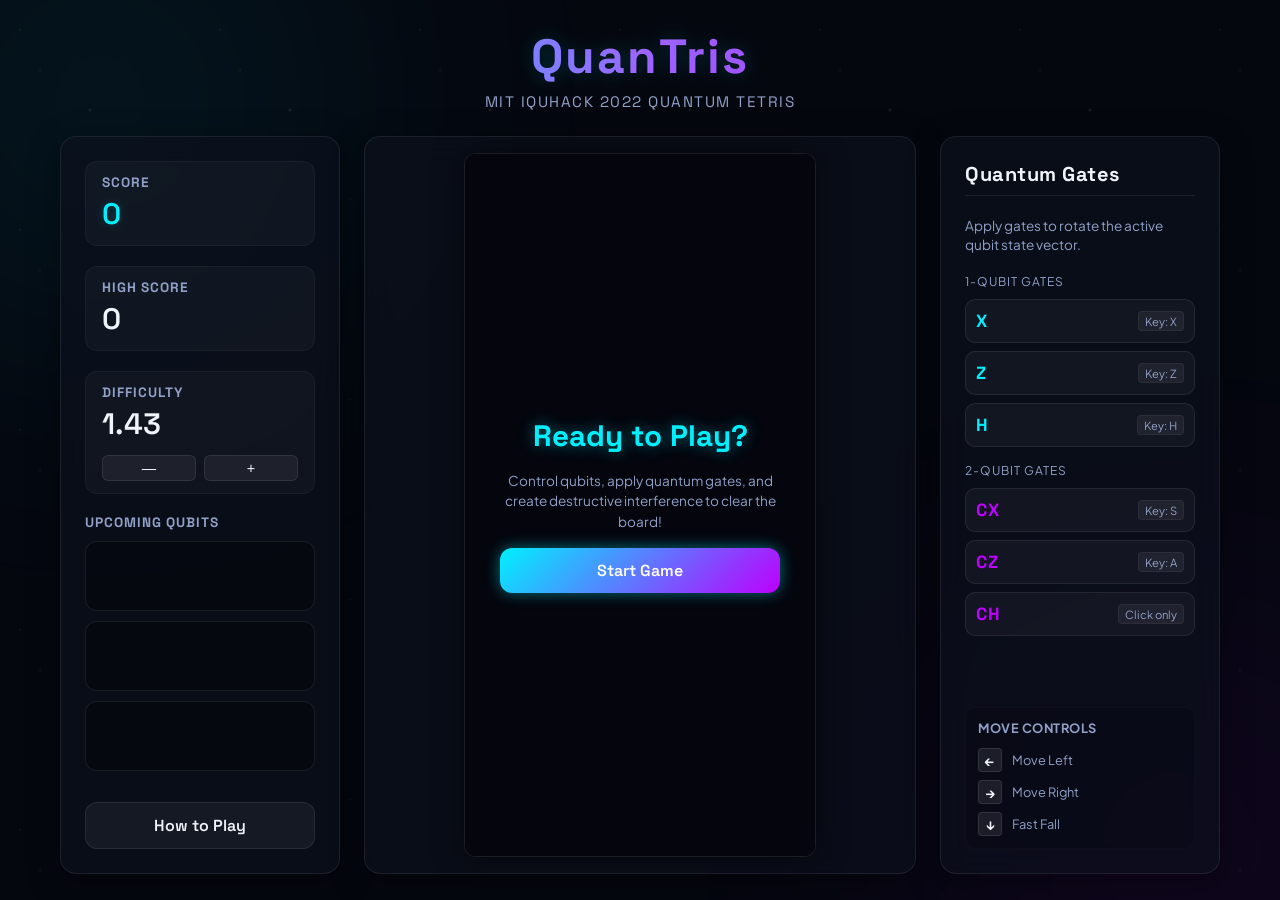
==== index.html @ ffa072bd "feat: implement fully client-side Quantum Tetris browser game for GitHub Pages" ====
<!DOCTYPE html>
<html lang="en">
<head>
    <meta charset="UTF-8">
    <meta name="viewport" content="width=device-width, initial-scale=1.0">
    <title>QuanTris - Quantum Tetris</title>
    <!-- Google Fonts for futuristic/tech typography -->
    <link rel="preconnect" href="https://fonts.googleapis.com">
    <link rel="preconnect" href="https://fonts.gstatic.com" crossorigin>
    <link href="https://fonts.googleapis.com/css2?family=Space+Grotesk:wght@300;400;600;700&family=Plus+Jakarta+Sans:wght@300;400;500;700&display=swap" rel="stylesheet">
    <link rel="stylesheet" href="style.css">
</head>
<body>
    <div class="stars-bg"></div>
    <div class="glow-orb" id="orb-1"></div>
    <div class="glow-orb" id="orb-2"></div>

    <div class="app-container">
        <!-- Header -->
        <header class="game-header">
            <h1 class="glow-text">QuanTris</h1>
            <p class="subtitle">MIT iQuHACK 2022 Quantum Tetris</p>
        </header>

        <!-- Main Game Layout -->
        <main class="game-layout">
            <!-- Left Panel: Stats and Controls -->
            <section class="panel left-panel glass">
                <div class="stat-card">
                    <h3>Score</h3>
                    <div class="stat-value" id="score-val">0</div>
                </div>
                <div class="stat-card">
                    <h3>High Score</h3>
                    <div class="stat-value" id="high-score-val">0</div>
                </div>
                <div class="stat-card">
                    <h3>Difficulty</h3>
                    <div class="stat-value" id="difficulty-val">1.43</div>
                    <div class="difficulty-controls">
                        <button class="diff-btn" id="diff-minus" title="Decrease Difficulty">—</button>
                        <button class="diff-btn" id="diff-plus" title="Increase Difficulty">+</button>
                    </div>
                </div>

                <div class="upcoming-container">
                    <h3>Upcoming Qubits</h3>
                    <div class="upcoming-slots">
                        <div class="upcoming-preview-box" id="upcoming-1"></div>
                        <div class="upcoming-preview-box" id="upcoming-2"></div>
                        <div class="upcoming-preview-box" id="upcoming-3"></div>
                    </div>
                </div>

                <div class="menu-buttons">
                    <button class="menu-btn secondary" id="btn-how-to">How to Play</button>
                </div>
            </section>

            <!-- Center: Game Board Canvas -->
            <section class="board-container glass">
                <div class="canvas-wrapper">
                    <canvas id="game-canvas" width="350" height="700"></canvas>
                    
                    <!-- Game Overlay (Start/Pause/Game Over) -->
                    <div class="overlay" id="game-overlay">
                        <div class="overlay-content">
                            <h2 id="overlay-title">Ready to Play?</h2>
                            <p id="overlay-desc">Control qubits, apply quantum gates, and create destructive interference to clear the board!</p>
                            <button class="menu-btn primary" id="btn-start">Start Game</button>
                        </div>
                    </div>
                </div>
            </section>

            <!-- Right Panel: Quantum Gates -->
            <section class="panel right-panel glass">
                <h3>Quantum Gates</h3>
                <p class="panel-desc">Apply gates to rotate the active qubit state vector.</p>
                
                <div class="gate-grid">
                    <div class="gate-group">
                        <span class="group-label">1-Qubit Gates</span>
                        <button class="gate-btn" id="gate-x" data-gate="x" title="Pauli X (Not) Gate">
                            <span class="gate-symbol">X</span>
                            <span class="key-hint">Key: X</span>
                        </button>
                        <button class="gate-btn" id="gate-z" data-gate="z" title="Pauli Z Gate">
                            <span class="gate-symbol">Z</span>
                            <span class="key-hint">Key: Z</span>
                        </button>
                        <button class="gate-btn" id="gate-h" data-gate="h" title="Hadamard (Superposition) Gate">
                            <span class="gate-symbol">H</span>
                            <span class="key-hint">Key: H</span>
                        </button>
                    </div>

                    <div class="gate-group">
                        <span class="group-label">2-Qubit Gates</span>
                        <button class="gate-btn double" id="gate-cx" data-gate="cx" title="Controlled-X (CNOT) Gate">
                            <span class="gate-symbol">CX</span>
                            <span class="key-hint">Key: S</span>
                        </button>
                        <button class="gate-btn double" id="gate-cz" data-gate="cz" title="Controlled-Z Gate">
                            <span class="gate-symbol">CZ</span>
                            <span class="key-hint">Key: A</span>
                        </button>
                        <button class="gate-btn double" id="gate-ch" data-gate="ch" title="Controlled-Hadamard Gate">
                            <span class="gate-symbol">CH</span>
                            <span class="key-hint">Click only</span>
                        </button>
                    </div>
                </div>

                <div class="keyboard-controls">
                    <h4>Move Controls</h4>
                    <div class="control-row">
                        <span class="control-key">←</span>
                        <span class="control-desc">Move Left</span>
                    </div>
                    <div class="control-row">
                        <span class="control-key">→</span>
                        <span class="control-desc">Move Right</span>
                    </div>
                    <div class="control-row">
                        <span class="control-key">↓</span>
                        <span class="control-desc">Fast Fall</span>
                    </div>
                </div>
            </section>
        </main>
    </div>

    <!-- Help Modal -->
    <div class="modal-backdrop" id="how-to-modal">
        <div class="modal glass">
            <div class="modal-header">
                <h2>How to Play QuanTris</h2>
                <button class="close-btn" id="modal-close">&times;</button>
            </div>
            <div class="modal-body">
                <h3>The Core Concept</h3>
                <p>In Quantum Tetris, the falling blocks are <strong>qubits</strong>. Instead of filling rows, your goal is to make falling blocks <strong>destructively interfere</strong> with blocks already on the board to clear them.</p>
                
                <div class="modal-grid">
                    <div>
                        <h4>Qubits & Arrow Rotations</h4>
                        <p>Qubit states are represented by arrows. The horizontal axis represents the $|0\rangle$ state, and the vertical axis represents $|1\rangle$.</p>
                        <ul>
                            <li><strong>Arrow Right</strong>: $|0\rangle$ state</li>
                            <li><strong>Arrow Up</strong>: $|1\rangle$ state</li>
                            <li><strong>Arrow Diagonal</strong>: Superposition state (e.g. $\frac{1}{\sqrt{2}}(|0\rangle + |1\rangle)$)</li>
                        </ul>
                    </div>
                    <div>
                        <h4>Quantum Gates</h4>
                        <p>Use the gate buttons or keyboard shortcuts to manipulate the active falling qubit's state:</p>
                        <ul>
                            <li><strong>X Gate (Key X)</strong>: Flips the state (NOT operation).</li>
                            <li><strong>Z Gate (Key Z)</strong>: Phase flip.</li>
                            <li><strong>H Gate (Key H)</strong>: Puts the qubit in superposition (45° rotation).</li>
                            <li><strong>CX / CZ / CH</strong>: Entangle 2-qubit blocks.</li>
                        </ul>
                    </div>
                </div>

                <div class="interference-tip">
                    <h4>💥 Destructive Interference (Clearing Blocks)</h4>
                    <p>When the active block lands on another block of the <strong>same shape/squares</strong>, they will cancel out and disappear <strong>ONLY IF</strong> their state vectors are exactly opposite (out of phase by 180°, i.e., $v_{active} = -v_{board}$). This awards you points!</p>
                </div>
            </div>
        </div>
    </div>

    <script src="game.js"></script>
</body>
</html>
---- style.css ----
/* Design System & Tokens */
:root {
    --bg-color: #05070f;
    --panel-bg: rgba(13, 17, 30, 0.65);
    --panel-border: rgba(255, 255, 255, 0.08);
    --text-primary: #f0f3fa;
    --text-secondary: #90a0c7;
    
    /* Neon Colors */
    --neon-blue: #00f0ff;
    --neon-purple: #bd00ff;
    --neon-red: #ff007f;
    --neon-green: #39ff14;
    
    --shadow-blue: 0 0 15px rgba(0, 240, 255, 0.45);
    --shadow-purple: 0 0 15px rgba(189, 0, 255, 0.45);
    --shadow-red: 0 0 15px rgba(255, 0, 127, 0.45);
    --shadow-green: 0 0 15px rgba(57, 255, 20, 0.45);

    --font-heading: 'Space Grotesk', system-ui, sans-serif;
    --font-body: 'Plus Jakarta Sans', system-ui, sans-serif;
}

* {
    box-sizing: border-box;
    margin: 0;
    padding: 0;
}

body {
    background-color: var(--bg-color);
    color: var(--text-primary);
    font-family: var(--font-body);
    min-height: 100vh;
    overflow-x: hidden;
    position: relative;
    display: flex;
    justify-content: center;
    align-items: center;
}

/* Background Stars and Glowing Orbs */
.stars-bg {
    position: fixed;
    top: 0;
    left: 0;
    width: 100%;
    height: 100%;
    z-index: -3;
    background-image: 
        radial-gradient(1px 1px at 20px 30px, #eee, rgba(0,0,0,0)),
        radial-gradient(1px 1px at 40px 70px, #fff, rgba(0,0,0,0)),
        radial-gradient(2px 2px at 90px 110px, #ddd, rgba(0,0,0,0)),
        radial-gradient(1px 1px at 150px 200px, #fff, rgba(0,0,0,0));
    background-size: 200px 200px;
    opacity: 0.15;
}

.glow-orb {
    position: fixed;
    width: 400px;
    height: 400px;
    border-radius: 50%;
    filter: blur(150px);
    z-index: -2;
    opacity: 0.12;
    pointer-events: none;
}

#orb-1 {
    top: -100px;
    left: -100px;
    background: var(--neon-blue);
    animation: pulse-orb 15s infinite alternate;
}

#orb-2 {
    bottom: -150px;
    right: -100px;
    background: var(--neon-purple);
    animation: pulse-orb 20s infinite alternate-reverse;
}

@keyframes pulse-orb {
    0% { transform: scale(1) translate(0, 0); }
    100% { transform: scale(1.3) translate(50px, 30px); }
}

/* Glassmorphism Panel Helper */
.glass {
    background: var(--panel-bg);
    backdrop-filter: blur(16px);
    -webkit-backdrop-filter: blur(16px);
    border: 1px solid var(--panel-border);
    border-radius: 16px;
    box-shadow: 0 8px 32px 0 rgba(0, 0, 0, 0.37);
}

/* Main Container Layout */
.app-container {
    width: 100%;
    max-width: 1200px;
    padding: 20px;
    display: flex;
    flex-direction: column;
    gap: 20px;
    z-index: 1;
}

/* Header styling */
.game-header {
    text-align: center;
    margin-bottom: 5px;
}

.glow-text {
    font-family: var(--font-heading);
    font-size: 3rem;
    font-weight: 700;
    letter-spacing: 2px;
    background: linear-gradient(to right, var(--neon-blue), #a55eff, var(--neon-purple));
    -webkit-background-clip: text;
    -webkit-text-fill-color: transparent;
    text-shadow: 0 0 20px rgba(0, 240, 255, 0.2);
}

.subtitle {
    font-family: var(--font-heading);
    color: var(--text-secondary);
    font-size: 0.95rem;
    letter-spacing: 1.5px;
    text-transform: uppercase;
    margin-top: 5px;
}

/* Grid Layout */
.game-layout {
    display: grid;
    grid-template-columns: 280px 1fr 280px;
    gap: 24px;
    align-items: stretch;
}

/* Panels */
.panel {
    padding: 24px;
    display: flex;
    flex-direction: column;
    gap: 20px;
}

.panel h3 {
    font-family: var(--font-heading);
    font-size: 1.25rem;
    color: var(--text-primary);
    letter-spacing: 0.5px;
    border-bottom: 1px solid var(--panel-border);
    padding-bottom: 8px;
}

.panel-desc {
    color: var(--text-secondary);
    font-size: 0.85rem;
    line-height: 1.4;
}

/* Stat Cards */
.stat-card {
    background: rgba(255, 255, 255, 0.03);
    border: 1px solid rgba(255, 255, 255, 0.04);
    border-radius: 12px;
    padding: 12px 16px;
    display: flex;
    flex-direction: column;
    gap: 4px;
}

.stat-card h3 {
    border: none;
    padding: 0;
    font-size: 0.85rem;
    color: var(--text-secondary);
    text-transform: uppercase;
    letter-spacing: 1px;
}

.stat-value {
    font-family: var(--font-heading);
    font-size: 1.85rem;
    font-weight: 600;
    color: var(--text-primary);
}

#score-val {
    color: var(--neon-blue);
    text-shadow: 0 0 10px rgba(0, 240, 255, 0.2);
}

.difficulty-controls {
    display: flex;
    gap: 8px;
    margin-top: 8px;
}

.diff-btn {
    flex: 1;
    background: rgba(255, 255, 255, 0.06);
    border: 1px solid var(--panel-border);
    color: var(--text-primary);
    border-radius: 6px;
    padding: 4px 8px;
    cursor: pointer;
    font-size: 0.9rem;
    transition: all 0.2s ease;
}

.diff-btn:hover {
    background: rgba(255, 255, 255, 0.12);
    border-color: rgba(255, 255, 255, 0.2);
}

/* Upcoming Preview */
.upcoming-container {
    display: flex;
    flex-direction: column;
    gap: 10px;
}

.upcoming-container h3 {
    border: none;
    padding: 0;
    font-size: 0.85rem;
    color: var(--text-secondary);
    text-transform: uppercase;
    letter-spacing: 1px;
}

.upcoming-slots {
    display: flex;
    flex-direction: column;
    gap: 10px;
}

.upcoming-preview-box {
    background: rgba(0, 0, 0, 0.3);
    border: 1px solid var(--panel-border);
    border-radius: 12px;
    height: 70px;
    display: flex;
    justify-content: center;
    align-items: center;
    position: relative;
    overflow: hidden;
}

/* Menu Buttons */
.menu-buttons {
    display: flex;
    flex-direction: column;
    gap: 10px;
    margin-top: auto;
}

.menu-btn {
    font-family: var(--font-heading);
    font-size: 1rem;
    font-weight: 600;
    padding: 12px 20px;
    border-radius: 12px;
    cursor: pointer;
    transition: all 0.3s cubic-bezier(0.16, 1, 0.3, 1);
    text-align: center;
    width: 100%;
    outline: none;
}

.menu-btn.primary {
    background: linear-gradient(135deg, var(--neon-blue), var(--neon-purple));
    border: none;
    color: white;
    box-shadow: var(--shadow-blue);
}

.menu-btn.primary:hover {
    transform: translateY(-2px);
    box-shadow: 0 0 25px rgba(0, 240, 255, 0.6);
}

.menu-btn.secondary {
    background: rgba(255, 255, 255, 0.05);
    border: 1px solid var(--panel-border);
    color: var(--text-primary);
}

.menu-btn.secondary:hover {
    background: rgba(255, 255, 255, 0.1);
    border-color: rgba(255, 255, 255, 0.2);
}

/* Center Board Styling */
.board-container {
    padding: 16px;
    display: flex;
    justify-content: center;
    align-items: center;
}

.canvas-wrapper {
    position: relative;
    border-radius: 12px;
    overflow: hidden;
    box-shadow: 0 0 30px rgba(0, 0, 0, 0.5);
    background: #020408;
    border: 1px solid rgba(255, 255, 255, 0.1);
    aspect-ratio: 1 / 2;
    display: flex;
}

#game-canvas {
    display: block;
}

/* Game Canvas Overlay */
.overlay {
    position: absolute;
    top: 0;
    left: 0;
    width: 100%;
    height: 100%;
    background: rgba(5, 7, 15, 0.85);
    backdrop-filter: blur(8px);
    display: flex;
    justify-content: center;
    align-items: center;
    padding: 30px;
    text-align: center;
    z-index: 10;
    transition: opacity 0.3s ease;
}

.overlay.hidden {
    opacity: 0;
    pointer-events: none;
}

.overlay-content {
    display: flex;
    flex-direction: column;
    gap: 16px;
    align-items: center;
    max-width: 280px;
}

.overlay-content h2 {
    font-family: var(--font-heading);
    font-size: 1.85rem;
    color: var(--neon-blue);
    text-shadow: var(--shadow-blue);
}

.overlay-content p {
    font-size: 0.85rem;
    color: var(--text-secondary);
    line-height: 1.5;
}

/* Quantum Gate Controls */
.gate-grid {
    display: flex;
    flex-direction: column;
    gap: 16px;
}

.gate-group {
    display: flex;
    flex-direction: column;
    gap: 8px;
}

.group-label {
    font-size: 0.75rem;
    color: var(--text-secondary);
    text-transform: uppercase;
    letter-spacing: 1px;
    margin-bottom: 2px;
}

.gate-btn {
    background: rgba(255, 255, 255, 0.04);
    border: 1px solid var(--panel-border);
    color: var(--text-primary);
    border-radius: 10px;
    padding: 10px;
    cursor: pointer;
    display: flex;
    justify-content: space-between;
    align-items: center;
    transition: all 0.2s cubic-bezier(0.16, 1, 0.3, 1);
    font-family: var(--font-body);
}

.gate-btn:hover:not(:disabled) {
    background: rgba(0, 240, 255, 0.08);
    border-color: var(--neon-blue);
    box-shadow: 0 0 10px rgba(0, 240, 255, 0.15);
    transform: translateX(3px);
}

.gate-btn.double:hover:not(:disabled) {
    background: rgba(189, 0, 255, 0.08);
    border-color: var(--neon-purple);
    box-shadow: 0 0 10px rgba(189, 0, 255, 0.15);
}

.gate-btn:disabled {
    opacity: 0.3;
    cursor: not-allowed;
}

.gate-symbol {
    font-family: var(--font-heading);
    font-weight: 700;
    font-size: 1.1rem;
    letter-spacing: 0.5px;
}

.gate-btn:not(.double) .gate-symbol {
    color: var(--neon-blue);
}

.gate-btn.double .gate-symbol {
    color: var(--neon-purple);
}

.key-hint {
    font-size: 0.7rem;
    color: var(--text-secondary);
    background: rgba(255, 255, 255, 0.06);
    padding: 2px 6px;
    border-radius: 4px;
    border: 1px solid rgba(255, 255, 255, 0.05);
}

/* Keyboard move controls details */
.keyboard-controls {
    margin-top: auto;
    background: rgba(0, 0, 0, 0.15);
    padding: 12px;
    border-radius: 10px;
    border: 1px solid rgba(255, 255, 255, 0.02);
    display: flex;
    flex-direction: column;
    gap: 8px;
}

.keyboard-controls h4 {
    font-size: 0.8rem;
    text-transform: uppercase;
    color: var(--text-secondary);
    letter-spacing: 0.5px;
    margin-bottom: 4px;
}

.control-row {
    display: flex;
    align-items: center;
    gap: 10px;
}

.control-key {
    background: rgba(255, 255, 255, 0.08);
    border: 1px solid rgba(255, 255, 255, 0.1);
    border-radius: 4px;
    font-size: 0.85rem;
    font-weight: bold;
    min-width: 24px;
    height: 24px;
    display: flex;
    justify-content: center;
    align-items: center;
    color: var(--text-primary);
}

.control-desc {
    font-size: 0.8rem;
    color: var(--text-secondary);
}

/* Help Modal Design */
.modal-backdrop {
    position: fixed;
    top: 0;
    left: 0;
    width: 100vw;
    height: 100vh;
    background: rgba(5, 7, 15, 0.75);
    backdrop-filter: blur(8px);
    display: flex;
    justify-content: center;
    align-items: center;
    z-index: 100;
    opacity: 0;
    pointer-events: none;
    transition: opacity 0.25s ease;
}

.modal-backdrop.active {
    opacity: 1;
    pointer-events: all;
}

.modal {
    width: 90%;
    max-width: 600px;
    max-height: 85vh;
    overflow-y: auto;
    padding: 28px;
    display: flex;
    flex-direction: column;
    gap: 16px;
    transform: scale(0.95);
    transition: transform 0.25s ease;
}

.modal-backdrop.active .modal {
    transform: scale(1);
}

.modal-header {
    display: flex;
    justify-content: space-between;
    align-items: center;
    border-bottom: 1px solid var(--panel-border);
    padding-bottom: 12px;
}

.modal-header h2 {
    font-family: var(--font-heading);
    font-size: 1.5rem;
    color: var(--neon-blue);
}

.close-btn {
    background: none;
    border: none;
    color: var(--text-secondary);
    font-size: 2rem;
    cursor: pointer;
    transition: color 0.2s ease;
    line-height: 1;
}

.close-btn:hover {
    color: var(--text-primary);
}

.modal-body {
    display: flex;
    flex-direction: column;
    gap: 16px;
    font-size: 0.9rem;
    line-height: 1.6;
    color: var(--text-secondary);
}

.modal-body p strong {
    color: var(--text-primary);
}

.modal-grid {
    display: grid;
    grid-template-columns: 1fr 1fr;
    gap: 20px;
    margin: 8px 0;
}

.modal-grid h4 {
    color: var(--text-primary);
    margin-bottom: 6px;
}

.modal-grid ul {
    list-style-type: none;
    padding-left: 0;
    display: flex;
    flex-direction: column;
    gap: 6px;
}

.modal-grid li::before {
    content: "•";
    color: var(--neon-blue);
    display: inline-block;
    width: 1em;
}

.interference-tip {
    background: rgba(255, 0, 127, 0.05);
    border: 1px solid rgba(255, 0, 127, 0.15);
    border-radius: 10px;
    padding: 12px 16px;
}

.interference-tip h4 {
    color: var(--neon-red);
    margin-bottom: 4px;
}

/* Responsive Scaling */
@media (max-width: 950px) {
    body {
        align-items: flex-start;
        padding: 10px 0;
    }
    
    .game-layout {
        grid-template-columns: 1fr;
        gap: 16px;
    }

    .app-container {
        padding: 10px;
    }

    .panel {
        padding: 16px;
    }
    
    .left-panel {
        order: 2;
    }
    
    .board-container {
        order: 1;
    }
    
    .right-panel {
        order: 3;
    }
}
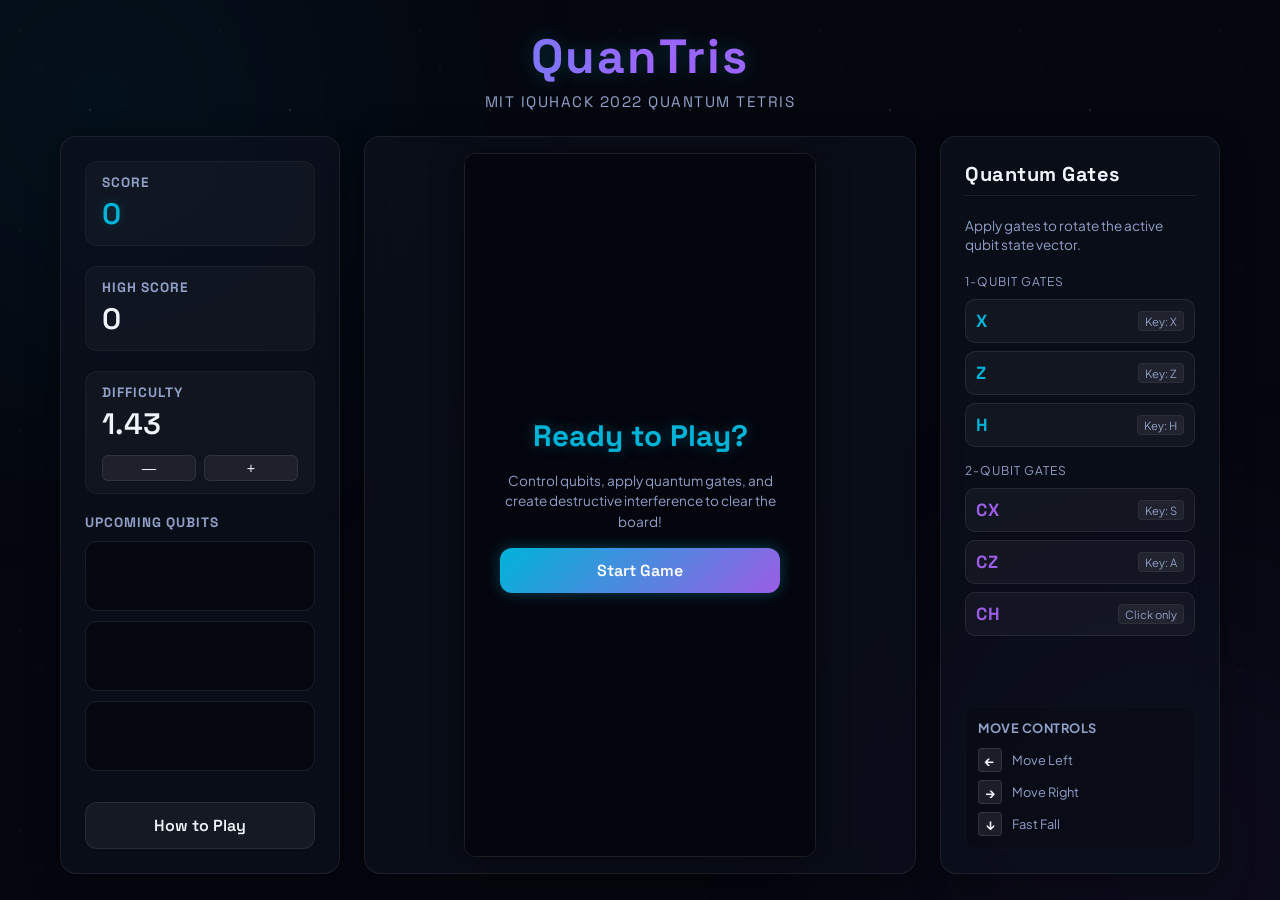
==== commit bbc76d72: "feat: implement Bloch purity arrow scaling, enlarge arrows, tone down colors, and fix LaTeX formatti" ====
--- a/index.html
+++ b/index.html
@@ -140,33 +140,63 @@
             </div>
             <div class="modal-body">
                 <h3>The Core Concept</h3>
-                <p>In Quantum Tetris, the falling blocks are <strong>qubits</strong>. Instead of filling rows, your goal is to make falling blocks <strong>destructively interfere</strong> with blocks already on the board to clear them.</p>
+                <p>In Quantum Tetris, blocks represent <strong>qubits</strong>. Instead of clearing horizontal rows like in traditional Tetris, your goal is to clear blocks by creating <strong>destructive quantum interference</strong> between the falling active block and stationary blocks already on the board.</p>
                 
                 <div class="modal-grid">
                     <div>
-                        <h4>Qubits & Arrow Rotations</h4>
-                        <p>Qubit states are represented by arrows. The horizontal axis represents the $|0\rangle$ state, and the vertical axis represents $|1\rangle$.</p>
+                        <h4>1. Qubit Shapes & Grid Alignment</h4>
+                        <p>A block is comprised of a <strong>Qubit Center</strong> (a glowing circle) and an <strong>Arrow</strong> indicating its state. The block physically occupies both the center cell and the target cell the arrow points to:</p>
                         <ul>
-                            <li><strong>Arrow Right</strong>: $|0\rangle$ state</li>
-                            <li><strong>Arrow Up</strong>: $|1\rangle$ state</li>
-                            <li><strong>Arrow Diagonal</strong>: Superposition state (e.g. $\frac{1}{\sqrt{2}}(|0\rangle + |1\rangle)$)</li>
+                            <li><strong>Arrow Right (Cyan)</strong>: state |0⟩. Covers the center and the cell to its right.</li>
+                            <li><strong>Arrow Up (Blue)</strong>: state |1⟩. Covers the center and the cell above it.</li>
+                            <li><strong>Arrow Diagonal (Purple)</strong>: Superposition state. Covers the center and the cell diagonal to it.</li>
                         </ul>
                     </div>
                     <div>
-                        <h4>Quantum Gates</h4>
-                        <p>Use the gate buttons or keyboard shortcuts to manipulate the active falling qubit's state:</p>
+                        <h4>2. Applying Quantum Gates</h4>
+                        <p>Use keyboard keys or click the gate buttons to rotate/manipulate the falling block's state and physically change its shape:</p>
                         <ul>
-                            <li><strong>X Gate (Key X)</strong>: Flips the state (NOT operation).</li>
-                            <li><strong>Z Gate (Key Z)</strong>: Phase flip.</li>
-                            <li><strong>H Gate (Key H)</strong>: Puts the qubit in superposition (45° rotation).</li>
-                            <li><strong>CX / CZ / CH</strong>: Entangle 2-qubit blocks.</li>
+                            <li><strong>X Gate (Key X)</strong>: Pauli-X flips the state. (NOT operation, e.g., swaps |0⟩ ↔ |1⟩).</li>
+                            <li><strong>Z Gate (Key Z)</strong>: Pauli-Z flips the phase (negates the |1⟩ coefficient).</li>
+                            <li><strong>H Gate (Key H)</strong>: Hadamard gate creates/destroys superposition (rotates the arrow by 45°).</li>
+                            <li><strong>CX / CZ / CH</strong>: Entangle and swap states on 2-qubit blocks.</li>
                         </ul>
                     </div>
                 </div>
 
+                <div class="modal-section">
+                    <h4>💥 How to Clear Blocks (Interference Examples)</h4>
+                    <p>To clear blocks, you must land your active block on top of a stationary block such that they occupy the <strong>exact same squares</strong>, and their state vectors are <strong>opposite (cancelling out)</strong>, meaning v<sub>active</sub> = -v<sub>board</sub> (out of phase by 180°).</p>
+                    
+                    <div class="example-box">
+                        <div class="example-item">
+                            <h5>Example 1: Cancelling |0⟩ (Horizontal Qubits)</h5>
+                            <p>A stationary block is on the board in the -|0⟩ state (arrow pointing <strong>Left</strong> ←). To cancel it, make your falling block point <strong>Right</strong> → (+|0⟩) and land it on the same coordinates. They will cancel and both vanish!</p>
+                        </div>
+                        <div class="example-item">
+                            <h5>Example 2: Phase Flipping for |1⟩ (Vertical Qubits)</h5>
+                            <p>A stationary block is on the board in the |1⟩ state (arrow pointing <strong>Up</strong> ↑). If your falling block is also in the |1⟩ state (↑), they will not cancel. First press **Z** to flip the falling block's phase to -|1⟩ (arrow pointing <strong>Down</strong> ↓). When they touch, they will cancel!</p>
+                        </div>
+                        <div class="example-item">
+                            <h5>Example 3: Superposition & Rotations</h5>
+                            <p>Your falling block points <strong>Up-Right</strong> ↗. Pressing **H** rotates it to point <strong>Right</strong> →. By combining **H** (45° rotation) and **X** (90° reflection), you can rotate your qubit to point in any of the 8 directions to match and cancel a target.</p>
+                        </div>
+                    </div>
+                </div>
+
+                <div class="modal-section">
+                    <h4>🔗 Entanglement & Mixed States (2-Qubit Blocks)</h4>
+                    <p>When you apply <strong>CX</strong> (Controlled-X) or <strong>CZ</strong> (Controlled-Z) gates on 2-qubit blocks, the two qubits can become <strong>entangled</strong>. This is visually represented in a scientifically accurate way:</p>
+                    <ul>
+                        <li><strong>Definite vs. Mixed States</strong>: Entangled qubits no longer have independent, definite directions. Their individual states become <em>mixed</em>.</li>
+                        <li><strong>Shrinking Arrows</strong>: As qubits become more entangled, their individual state arrows will <strong>shrink in length</strong>, representing the loss of a definite single-qubit state! If they are maximally entangled (e.g. in a Bell state), the arrows will shrink to a dot, and the connecting dashed line will glow brightly.</li>
+                        <li><strong>Interaction</strong>: Single qubits cannot independently interact with entangled qubits because the entanglement binds the two qubits together. To clear them, you must cancel the joint state as a whole.</li>
+                    </ul>
+                </div>
+
                 <div class="interference-tip">
-                    <h4>💥 Destructive Interference (Clearing Blocks)</h4>
-                    <p>When the active block lands on another block of the <strong>same shape/squares</strong>, they will cancel out and disappear <strong>ONLY IF</strong> their state vectors are exactly opposite (out of phase by 180°, i.e., $v_{active} = -v_{board}$). This awards you points!</p>
+                    <h4>💡 Pro Tip: Ghost Block & Block Outlines</h4>
+                    <p>Look at the **Ghost Block** (the dashed outline at the bottom of the grid) to see exactly which cells your block will cover when it lands. Align the shapes first using left/right move keys, then apply quantum gates until the active block's arrows point in the opposite direction of the target block's arrows.</p>
                 </div>
             </div>
         </div>
--- a/style.css
+++ b/style.css
@@ -6,16 +6,15 @@
     --text-primary: #f0f3fa;
     --text-secondary: #90a0c7;
     
-    /* Neon Colors */
-    --neon-blue: #00f0ff;
-    --neon-purple: #bd00ff;
-    --neon-red: #ff007f;
-    --neon-green: #39ff14;
+    --neon-blue: #00b4d8;
+    --neon-purple: #9b5de5;
+    --neon-red: #f15bb5;
+    --neon-green: #00f5d4;
     
-    --shadow-blue: 0 0 15px rgba(0, 240, 255, 0.45);
-    --shadow-purple: 0 0 15px rgba(189, 0, 255, 0.45);
-    --shadow-red: 0 0 15px rgba(255, 0, 127, 0.45);
-    --shadow-green: 0 0 15px rgba(57, 255, 20, 0.45);
+    --shadow-blue: 0 0 15px rgba(0, 180, 216, 0.35);
+    --shadow-purple: 0 0 15px rgba(155, 93, 229, 0.35);
+    --shadow-red: 0 0 15px rgba(241, 91, 181, 0.35);
+    --shadow-green: 0 0 15px rgba(0, 245, 212, 0.35);
 
     --font-heading: 'Space Grotesk', system-ui, sans-serif;
     --font-body: 'Plus Jakarta Sans', system-ui, sans-serif;
@@ -595,15 +594,62 @@
 }
 
 .interference-tip {
-    background: rgba(255, 0, 127, 0.05);
-    border: 1px solid rgba(255, 0, 127, 0.15);
+    background: rgba(0, 240, 255, 0.04);
+    border: 1px solid rgba(0, 240, 255, 0.15);
     border-radius: 10px;
     padding: 12px 16px;
+    margin-top: 8px;
 }
 
 .interference-tip h4 {
-    color: var(--neon-red);
+    color: var(--neon-blue);
     margin-bottom: 4px;
+}
+
+.modal-section {
+    border-top: 1px solid var(--panel-border);
+    padding-top: 16px;
+    margin-top: 8px;
+}
+
+.modal-section h4 {
+    color: var(--text-primary);
+    margin-bottom: 8px;
+    font-family: var(--font-heading);
+}
+
+.example-box {
+    display: flex;
+    flex-direction: column;
+    gap: 10px;
+    margin-top: 10px;
+}
+
+.example-item {
+    background: rgba(255, 255, 255, 0.02);
+    border: 1px solid var(--panel-border);
+    border-radius: 8px;
+    padding: 12px;
+    transition: all 0.2s ease;
+}
+
+.example-item:hover {
+    background: rgba(255, 255, 255, 0.04);
+    border-color: rgba(255, 255, 255, 0.12);
+}
+
+.example-item h5 {
+    color: var(--neon-blue);
+    font-family: var(--font-heading);
+    font-size: 0.9rem;
+    margin-bottom: 4px;
+    font-weight: 600;
+}
+
+.example-item p {
+    font-size: 0.8rem;
+    line-height: 1.4;
+    color: var(--text-secondary);
 }
 
 /* Responsive Scaling */
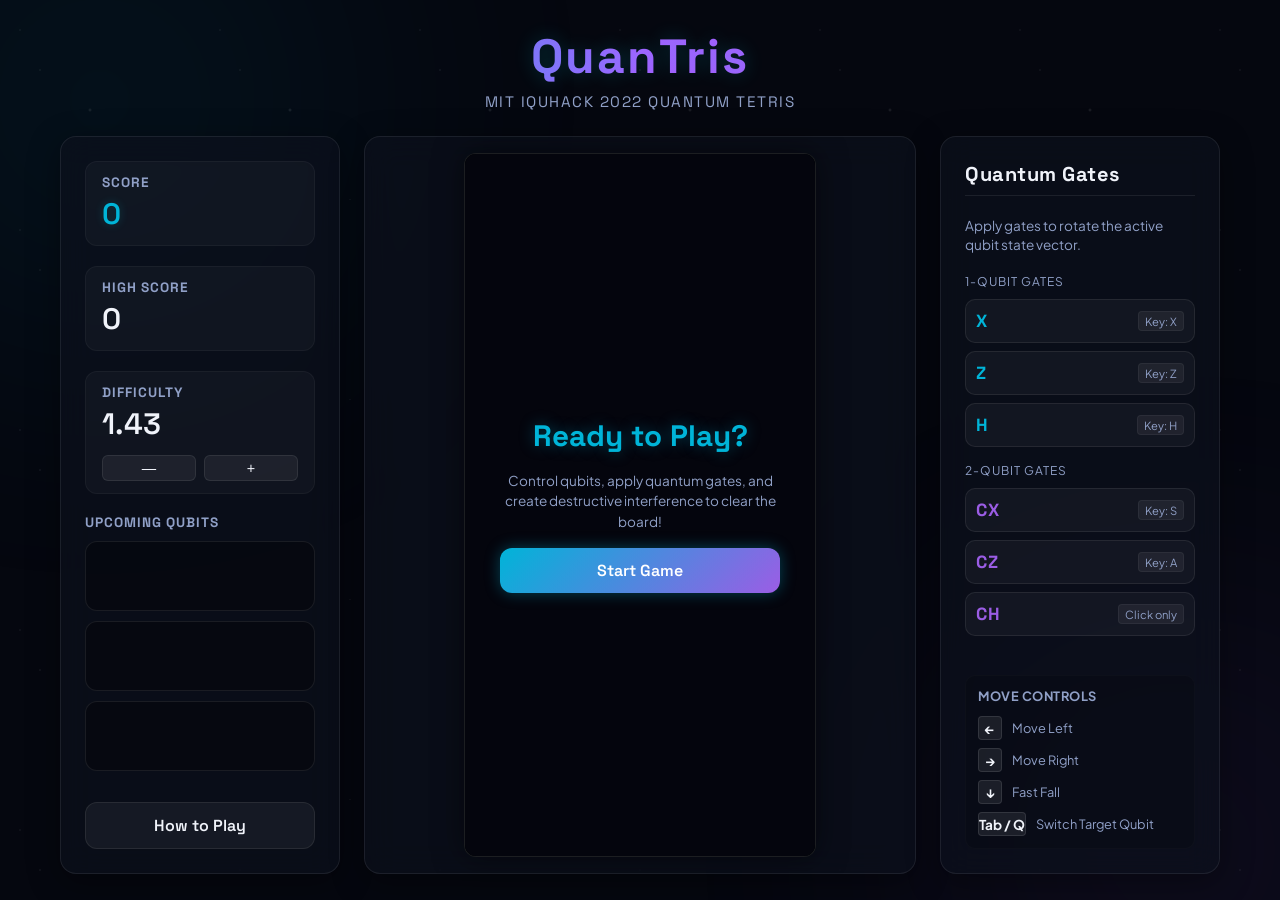
==== commit 3d88919f: "feat: implement target qubit selector, golden target halo, and animated flowing entanglement bridge" ====
--- a/index.html
+++ b/index.html
@@ -78,6 +78,12 @@
                 <h3>Quantum Gates</h3>
                 <p class="panel-desc">Apply gates to rotate the active qubit state vector.</p>
                 
+                <div class="qubit-selector-container" id="qubit-selector-container" style="display: none;">
+                    <span>Target:</span>
+                    <button class="selector-btn active" id="sel-qubit-1" title="Select Left Qubit">Left (Q1)</button>
+                    <button class="selector-btn" id="sel-qubit-2" title="Select Right Qubit">Right (Q2)</button>
+                </div>
+                
                 <div class="gate-grid">
                     <div class="gate-group">
                         <span class="group-label">1-Qubit Gates</span>
@@ -125,6 +131,10 @@
                     <div class="control-row">
                         <span class="control-key">↓</span>
                         <span class="control-desc">Fast Fall</span>
+                    </div>
+                    <div class="control-row">
+                        <span class="control-key">Tab / Q</span>
+                        <span class="control-desc">Switch Target Qubit</span>
                     </div>
                 </div>
             </section>
@@ -160,6 +170,7 @@
                             <li><strong>Z Gate (Key Z)</strong>: Pauli-Z flips the phase (negates the |1⟩ coefficient).</li>
                             <li><strong>H Gate (Key H)</strong>: Hadamard gate creates/destroys superposition (rotates the arrow by 45°).</li>
                             <li><strong>CX / CZ / CH</strong>: Entangle and swap states on 2-qubit blocks.</li>
+                            <li><strong>Switch Target (Tab / Q)</strong>: For 2-qubit blocks, toggle gate target between Left (Q1) and Right (Q2), marked by a pulsing white ring.</li>
                         </ul>
                     </div>
                 </div>
--- a/style.css
+++ b/style.css
@@ -652,6 +652,50 @@
     color: var(--text-secondary);
 }
 
+.qubit-selector-container {
+    display: flex;
+    align-items: center;
+    gap: 8px;
+    background: rgba(255, 255, 255, 0.03);
+    border: 1px solid var(--panel-border);
+    border-radius: 10px;
+    padding: 8px 12px;
+    margin-bottom: 4px;
+    font-size: 0.85rem;
+    color: var(--text-secondary);
+}
+
+.qubit-selector-container span {
+    font-family: var(--font-heading);
+    font-weight: 600;
+}
+
+.selector-btn {
+    flex: 1;
+    background: rgba(255, 255, 255, 0.05);
+    border: 1px solid var(--panel-border);
+    color: var(--text-secondary);
+    padding: 6px;
+    border-radius: 6px;
+    cursor: pointer;
+    font-size: 0.8rem;
+    font-family: var(--font-heading);
+    font-weight: 600;
+    transition: all 0.2s ease;
+}
+
+.selector-btn.active {
+    background: rgba(155, 93, 229, 0.15);
+    border-color: var(--neon-purple);
+    color: var(--text-primary);
+    box-shadow: 0 0 10px rgba(155, 93, 229, 0.25);
+}
+
+.selector-btn:hover:not(.active) {
+    background: rgba(255, 255, 255, 0.1);
+    color: var(--text-primary);
+}
+
 /* Responsive Scaling */
 @media (max-width: 950px) {
     body {
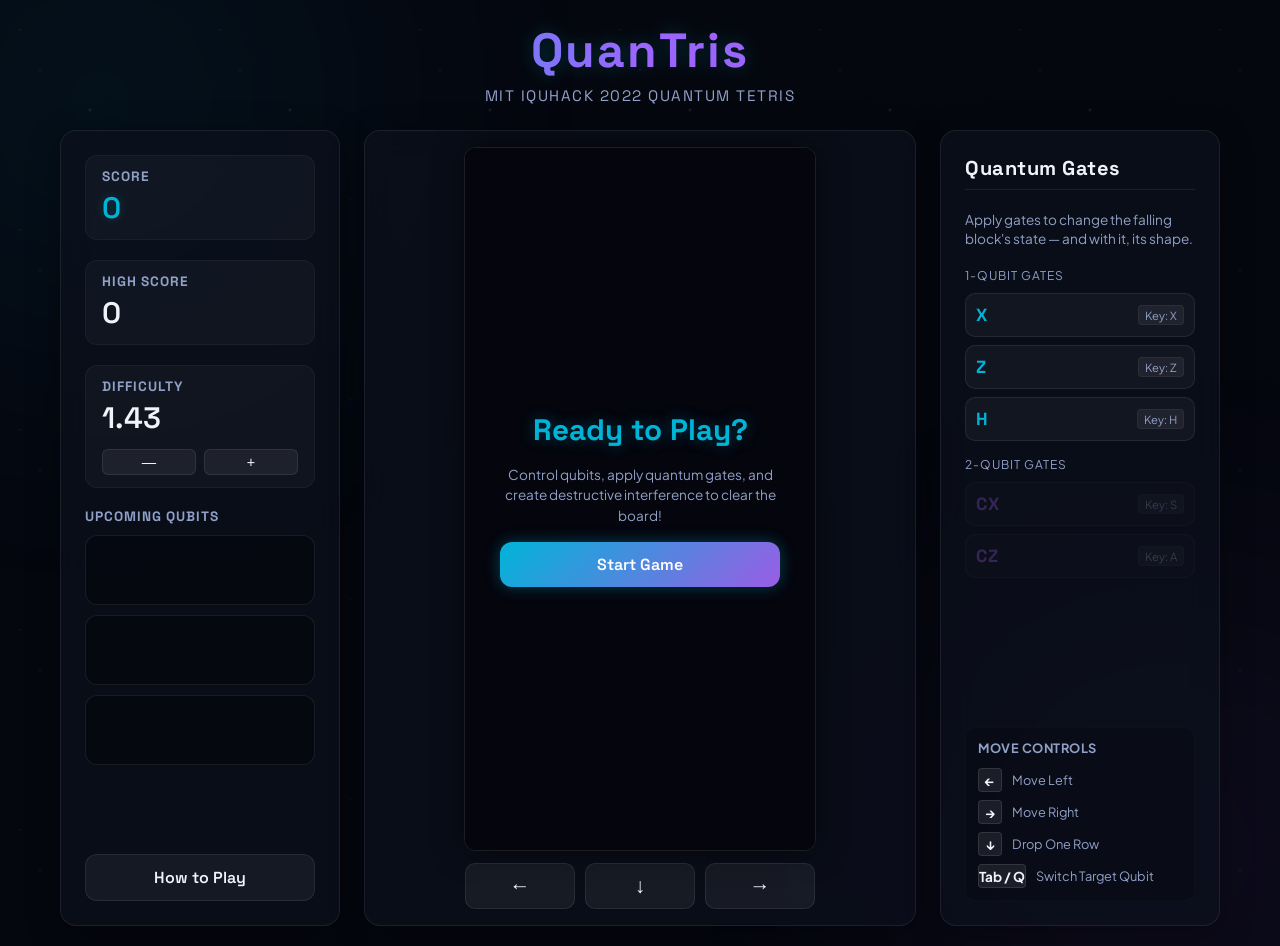
==== commit cde10448: "refactor: exact integer quantum states and lookup tables for the browser game Every block is in one " ====
--- a/index.html
+++ b/index.html
@@ -38,8 +38,8 @@
                     <h3>Difficulty</h3>
                     <div class="stat-value" id="difficulty-val">1.43</div>
                     <div class="difficulty-controls">
-                        <button class="diff-btn" id="diff-minus" title="Decrease Difficulty">—</button>
-                        <button class="diff-btn" id="diff-plus" title="Increase Difficulty">+</button>
+                        <button class="diff-btn" id="diff-minus" title="Slower">—</button>
+                        <button class="diff-btn" id="diff-plus" title="Faster">+</button>
                     </div>
                 </div>
 
@@ -71,12 +71,17 @@
                         </div>
                     </div>
                 </div>
+                <div class="move-controls">
+                    <button class="move-btn" id="move-left" data-move="left" title="Move left">←</button>
+                    <button class="move-btn" id="move-down" data-move="down" title="Drop one row">↓</button>
+                    <button class="move-btn" id="move-right" data-move="right" title="Move right">→</button>
+                </div>
             </section>
 
             <!-- Right Panel: Quantum Gates -->
             <section class="panel right-panel glass">
                 <h3>Quantum Gates</h3>
-                <p class="panel-desc">Apply gates to rotate the active qubit state vector.</p>
+                <p class="panel-desc">Apply gates to change the falling block's state — and with it, its shape.</p>
                 
                 <div class="qubit-selector-container" id="qubit-selector-container" style="display: none;">
                     <span>Target:</span>
@@ -111,10 +116,6 @@
                             <span class="gate-symbol">CZ</span>
                             <span class="key-hint">Key: A</span>
                         </button>
-                        <button class="gate-btn double" id="gate-ch" data-gate="ch" title="Controlled-Hadamard Gate">
-                            <span class="gate-symbol">CH</span>
-                            <span class="key-hint">Click only</span>
-                        </button>
                     </div>
                 </div>
 
@@ -130,7 +131,7 @@
                     </div>
                     <div class="control-row">
                         <span class="control-key">↓</span>
-                        <span class="control-desc">Fast Fall</span>
+                        <span class="control-desc">Drop One Row</span>
                     </div>
                     <div class="control-row">
                         <span class="control-key">Tab / Q</span>
@@ -157,19 +158,20 @@
                         <h4>1. Qubit Shapes & Grid Alignment</h4>
                         <p>A block is comprised of a <strong>Qubit Center</strong> (a glowing circle) and an <strong>Arrow</strong> indicating its state. The block physically occupies both the center cell and the target cell the arrow points to:</p>
                         <ul>
-                            <li><strong>Arrow Right (Cyan)</strong>: state |0⟩. Covers the center and the cell to its right.</li>
-                            <li><strong>Arrow Up (Blue)</strong>: state |1⟩. Covers the center and the cell above it.</li>
-                            <li><strong>Arrow Diagonal (Purple)</strong>: Superposition state. Covers the center and the cell diagonal to it.</li>
+                            <li><strong>Arrow Right (cyan)</strong>: state |0⟩. Covers the center and the cell to its right.</li>
+                            <li><strong>Arrow Up (violet)</strong>: state |1⟩. Covers the center and the cell above it.</li>
+                            <li><strong>Arrow Diagonal (with a dot)</strong>: superposition, e.g. |+⟩ = (|0⟩+|1⟩)/√2 points up-right (blue). Covers the center and the diagonal cell.</li>
+                            <li>A minus sign flips the arrow: −|0⟩ points left (red), −|1⟩ points down (green).</li>
                         </ul>
                     </div>
                     <div>
                         <h4>2. Applying Quantum Gates</h4>
                         <p>Use keyboard keys or click the gate buttons to rotate/manipulate the falling block's state and physically change its shape:</p>
                         <ul>
-                            <li><strong>X Gate (Key X)</strong>: Pauli-X flips the state. (NOT operation, e.g., swaps |0⟩ ↔ |1⟩).</li>
-                            <li><strong>Z Gate (Key Z)</strong>: Pauli-Z flips the phase (negates the |1⟩ coefficient).</li>
-                            <li><strong>H Gate (Key H)</strong>: Hadamard gate creates/destroys superposition (rotates the arrow by 45°).</li>
-                            <li><strong>CX / CZ / CH</strong>: Entangle and swap states on 2-qubit blocks.</li>
+                            <li><strong>X Gate (Key X)</strong>: swaps |0⟩ ↔ |1⟩ — mirrors the arrow across the 45° diagonal.</li>
+                            <li><strong>Z Gate (Key Z)</strong>: negates the |1⟩ part — mirrors the arrow across the horizontal axis.</li>
+                            <li><strong>H Gate (Key H)</strong>: Hadamard, |0⟩ ↔ |+⟩ and |1⟩ ↔ |−⟩ — mirrors the arrow across the 22.5° line. Combining X, Z and H reaches all 8 directions.</li>
+                            <li><strong>CX (Key S) / CZ (Key A)</strong>: two-qubit gates; they can entangle the qubits of a 2-qubit block.</li>
                             <li><strong>Switch Target (Tab / Q)</strong>: For 2-qubit blocks, toggle gate target between Left (Q1) and Right (Q2), marked by a pulsing white ring.</li>
                         </ul>
                     </div>
@@ -186,33 +188,33 @@
                         </div>
                         <div class="example-item">
                             <h5>Example 2: Phase Flipping for |1⟩ (Vertical Qubits)</h5>
-                            <p>A stationary block is on the board in the |1⟩ state (arrow pointing <strong>Up</strong> ↑). If your falling block is also in the |1⟩ state (↑), they will not cancel. First press **Z** to flip the falling block's phase to -|1⟩ (arrow pointing <strong>Down</strong> ↓). When they touch, they will cancel!</p>
+                            <p>A stationary block is on the board in the |1⟩ state (arrow pointing <strong>Up</strong> ↑). If your falling block is also in the |1⟩ state (↑), they will not cancel. First press <strong>Z</strong> to flip the falling block's phase to -|1⟩ (arrow pointing <strong>Down</strong> ↓). When they touch, they will cancel!</p>
                         </div>
                         <div class="example-item">
                             <h5>Example 3: Superposition & Rotations</h5>
-                            <p>Your falling block points <strong>Up-Right</strong> ↗. Pressing **H** rotates it to point <strong>Right</strong> →. By combining **H** (45° rotation) and **X** (90° reflection), you can rotate your qubit to point in any of the 8 directions to match and cancel a target.</p>
+                            <p>Your falling block points <strong>Up-Right</strong> ↗. Pressing <strong>H</strong> turns it to point <strong>Right</strong> →, since H|+⟩ = |0⟩. By combining <strong>H</strong>, <strong>X</strong> and <strong>Z</strong> you can point your qubit in any of the 8 directions to cancel a target.</p>
                         </div>
                     </div>
                 </div>
 
                 <div class="modal-section">
                     <h4>🔗 Entanglement & Mixed States (2-Qubit Blocks)</h4>
-                    <p>When you apply <strong>CX</strong> (Controlled-X) or <strong>CZ</strong> (Controlled-Z) gates on 2-qubit blocks, the two qubits can become <strong>entangled</strong>. This is visually represented in a scientifically accurate way:</p>
+                    <p>A 2-qubit block has two arrows. One-qubit gates act on the <strong>target</strong> qubit (switch with Tab / Q). The badge on the bridge shows the sign of the whole state: a <strong>+</strong> block and a <strong>−</strong> block with the same arrows cancel when they land in the same place (Z on a qubit in |1⟩ flips the sign).</p>
                     <ul>
-                        <li><strong>Definite vs. Mixed States</strong>: Entangled qubits no longer have independent, definite directions. Their individual states become <em>mixed</em>.</li>
-                        <li><strong>Shrinking Arrows</strong>: As qubits become more entangled, their individual state arrows will <strong>shrink in length</strong>, representing the loss of a definite single-qubit state! If they are maximally entangled (e.g. in a Bell state), the arrows will shrink to a dot, and the connecting dashed line will glow brightly.</li>
-                        <li><strong>Interaction</strong>: Single qubits cannot independently interact with entangled qubits because the entanglement binds the two qubits together. To clear them, you must cancel the joint state as a whole.</li>
+                        <li><strong>Entanglement</strong>: <strong>CX</strong> or <strong>CZ</strong> on a superposition can entangle the two qubits, e.g. (|00⟩+|11⟩)/√2. Entangled qubits have no direction of their own, so the arrows disappear, the block shrinks to its two centres, and the bridge glows.</li>
+                        <li><strong>Clearing</strong>: an entangled block cancels with an entangled block of the opposite sign in the same place. One-qubit and two-qubit blocks never cancel each other.</li>
                     </ul>
                 </div>
 
                 <div class="interference-tip">
                     <h4>💡 Pro Tip: Ghost Block & Block Outlines</h4>
-                    <p>Look at the **Ghost Block** (the dashed outline at the bottom of the grid) to see exactly which cells your block will cover when it lands. Align the shapes first using left/right move keys, then apply quantum gates until the active block's arrows point in the opposite direction of the target block's arrows.</p>
+                    <p>Look at the <strong>ghost block</strong> (the dashed outline below your block) to see exactly which cells your block will cover when it lands. Align the shapes first using left/right move keys, then apply quantum gates until the active block's arrows point in the opposite direction of the target block's arrows.</p>
                 </div>
             </div>
         </div>
     </div>
 
+    <script src="quantum.js"></script>
     <script src="game.js"></script>
 </body>
 </html>
--- a/style.css
+++ b/style.css
@@ -213,7 +213,12 @@
     transition: all 0.2s ease;
 }
 
-.diff-btn:hover {
+.diff-btn:disabled {
+    opacity: 0.35;
+    cursor: not-allowed;
+}
+
+.diff-btn:hover:not(:disabled) {
     background: rgba(255, 255, 255, 0.12);
     border-color: rgba(255, 255, 255, 0.2);
 }
@@ -300,12 +305,15 @@
 .board-container {
     padding: 16px;
     display: flex;
+    flex-direction: column;
     justify-content: center;
     align-items: center;
+    gap: 12px;
 }
 
 .canvas-wrapper {
     position: relative;
+    max-width: 100%;
     border-radius: 12px;
     overflow: hidden;
     box-shadow: 0 0 30px rgba(0, 0, 0, 0.5);
@@ -315,8 +323,40 @@
     display: flex;
 }
 
+/* The backing store is scaled by devicePixelRatio in game.js; this is the
+   on-screen size, shrinking on narrow screens. */
 #game-canvas {
     display: block;
+    width: 350px;
+    max-width: 100%;
+    height: auto;
+    aspect-ratio: 1 / 2;
+}
+
+/* On-screen move buttons (needed on touch screens) */
+.move-controls {
+    display: flex;
+    gap: 10px;
+    width: 100%;
+    max-width: 350px;
+}
+
+.move-btn {
+    flex: 1;
+    background: rgba(255, 255, 255, 0.06);
+    border: 1px solid var(--panel-border);
+    color: var(--text-primary);
+    border-radius: 10px;
+    padding: 10px 0;
+    font-size: 1.3rem;
+    cursor: pointer;
+    touch-action: manipulation;
+    transition: background 0.2s ease;
+}
+
+.move-btn:hover,
+.move-btn:active {
+    background: rgba(255, 255, 255, 0.12);
 }
 
 /* Game Canvas Overlay */
